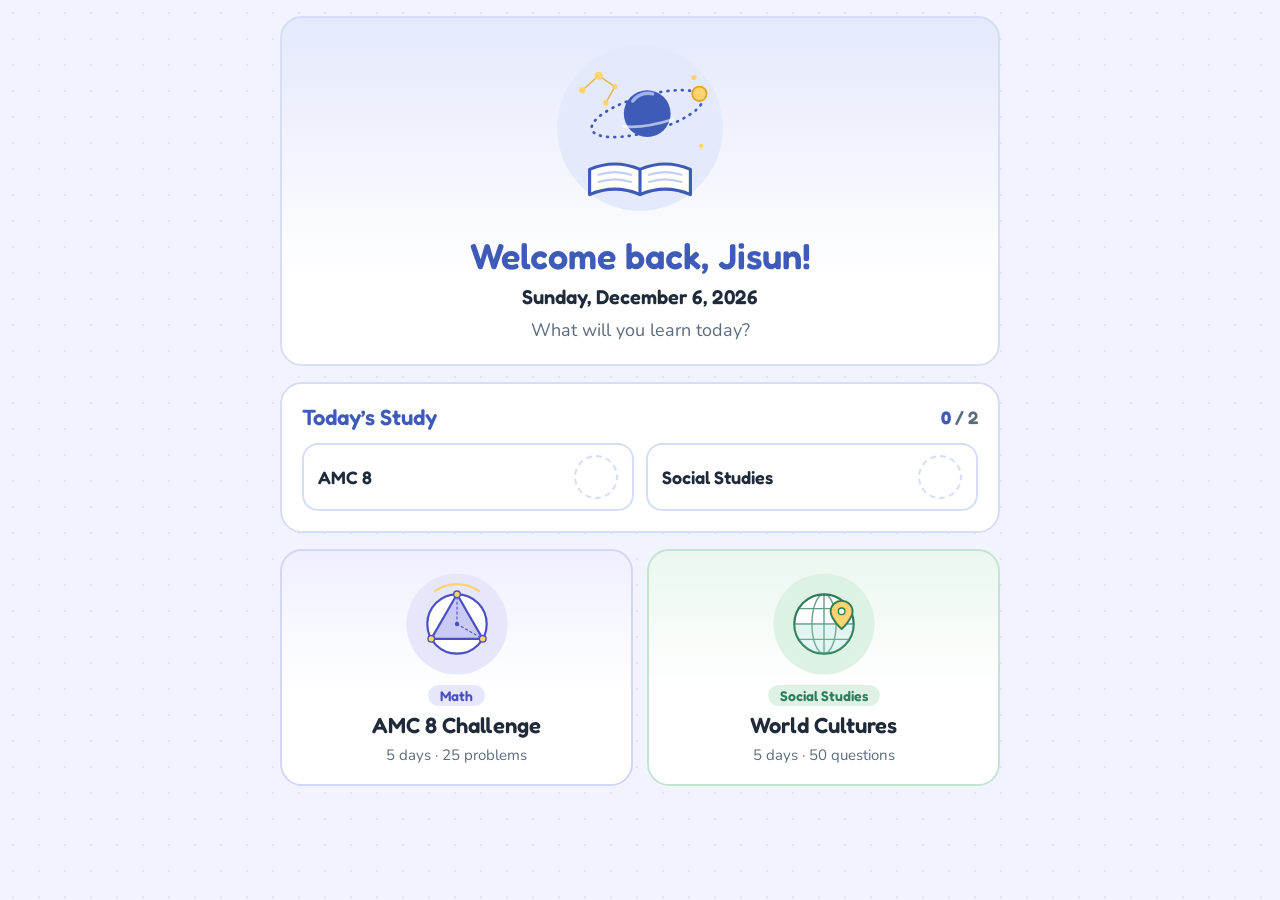
==== index.html @ 68c9e264 "Jisun's Study Hub: AMC 8 + World Cultures quizzes" ====
<!doctype html>
<html lang="en">
<head>
<meta charset="utf-8">
<meta name="viewport" content="width=device-width, initial-scale=1, viewport-fit=cover">
<title>Jisun's Study Hub</title>
<link rel="preconnect" href="https://fonts.googleapis.com">
<link href="https://fonts.googleapis.com/css2?family=Fredoka:wght@500;600;700&family=Nunito:wght@400;700&display=swap" rel="stylesheet">
<link rel="stylesheet" href="style.css">
<style>
:root { --bg: #F1F4FF; --line: #D6DDF5; --accent: #3E5BB8; --soft: #E4E9FB; }
body { background-image: radial-gradient(#DCE3FA 1.5px, transparent 1.5px); background-size: 26px 26px; }
.hero { background: linear-gradient(180deg, #E4E9FB 0%, #FFFFFF 75%); }
.hero h1 { font-size: 36px; color: var(--accent); }
.date { font: 600 20px var(--display); margin: 0; }
.today { display: flex; flex-direction: column; gap: 12px; }
.today-h { display: flex; justify-content: space-between; align-items: center; font-size: 22px; color: var(--accent); }
.today-n { font: 600 18px var(--display); color: var(--muted); } .today-n b { color: var(--accent); }
.chips { display: grid; grid-template-columns: 1fr 1fr; gap: 12px; }
.chip { display: flex; align-items: center; justify-content: space-between; gap: 10px; border: 2px solid var(--line); border-radius: 16px; padding: 10px 14px; text-decoration: none; color: var(--ink); background: #FFFFFF; }
.chip .c-name { font: 600 18px var(--display); }
.sticker { width: 44px; height: 44px; border-radius: 50%; border: 2px dashed var(--line); flex-shrink: 0; display: grid; place-items: center; }
.sticker.on { border: 0; transform: rotate(-10deg); animation: stick .5s ease-out; }
.sticker svg { width: 100%; height: 100%; }
@keyframes stick { 0% { transform: scale(0) rotate(-40deg); } 70% { transform: scale(1.25) rotate(-6deg); } 100% { transform: scale(1) rotate(-10deg); } }
.chip.done { border-color: #F2D27A; background: #FFF8E1; }
.today.all { border-color: var(--sun); box-shadow: 0 0 0 4px #FFF3C4; }
.today.all .today-h { cursor: pointer; }
.subjects { display: grid; grid-template-columns: 1fr 1fr; gap: 14px; }
.subject { display: flex; flex-direction: column; align-items: center; text-align: center; gap: 6px; text-decoration: none; color: var(--ink); border-radius: 22px; padding: 18px 14px; border: 2px solid var(--line); background: #FFFFFF; }
.subject svg { width: 110px; height: auto; }
.subject .name { font: 600 22px var(--display); }
.subject .tag2 { font: 600 14px var(--display); border-radius: 99px; padding: 2px 12px; }
.subject .prog { font-size: 15px; color: var(--muted); margin: 0; }
.subject.amc { border-color: #D3D6F5; background: linear-gradient(180deg, #EEF0FF, #FFFFFF 60%); } .amc .tag2 { background: #E6E7FB; color: #4B4FC4; }
.subject.ss { border-color: #C4E4D1; background: linear-gradient(180deg, #EAF7EF, #FFFFFF 60%); } .ss .tag2 { background: #DDF1E5; color: #2D7D5A; }
.subject:focus-visible, .chip:focus-visible { outline: 3px solid var(--sun); outline-offset: 2px; }
@media (max-width: 560px), (orientation: portrait) {
  .hero h1 { font-size: clamp(28px, 8.5vw, 60px); }
  .date { font-size: clamp(17px, 4.8vw, 34px); }
  .today-h { font-size: clamp(20px, 5.8vw, 40px); }
  .today-n { font-size: clamp(16px, 4.6vw, 32px); }
  .chips, .subjects { gap: 3vw; }
  .chip { border-radius: 4vw; padding: 2.6vw 3.6vw; }
  .chip .c-name { font-size: clamp(16px, 4.6vw, 32px); }
  .sticker { width: 11vw; height: 11vw; }
  .subject { border-radius: 5vw; padding: 4vw 3vw; }
  .subject svg { width: 26vw; }
  .subject .name { font-size: clamp(19px, 5.4vw, 38px); }
  .subject .tag2 { font-size: clamp(13px, 3.6vw, 24px); }
  .subject .prog { font-size: clamp(14px, 3.8vw, 26px); }
}
@media (prefers-reduced-motion: reduce) { .sticker.on { animation: none; } }
</style>
</head>
<body>
<div class="wrap">
  <section class="card hero">
    <div class="art">
      <svg viewBox="0 0 200 200" role="img" aria-label="A planet with an orbit above an open book">
        <circle cx="100" cy="100" r="92" fill="#E4E9FB"/>
        <g fill="none" stroke="#E0A526" stroke-width="1.5" stroke-linejoin="round" opacity=".8"><path d="M36 58 L54 42 L72 54 L62 72"/></g>
        <g fill="#FFD36E"><circle cx="36" cy="58" r="3.5"/><circle cx="54" cy="42" r="4.5"/><circle cx="72" cy="54" r="3"/><circle cx="62" cy="72" r="3"/><circle cx="160" cy="44" r="3"/><circle cx="168" cy="120" r="2.5"/></g>
        <ellipse cx="108" cy="84" rx="64" ry="20" transform="rotate(-16 108 84)" fill="none" stroke="#3E5BB8" stroke-width="3" stroke-dasharray="1 7" stroke-linecap="round"/>
        <circle cx="108" cy="84" r="26" fill="#3E5BB8"/>
        <path d="M92 70 a22 22 0 0 1 22 -8" fill="none" stroke="#9FB4EE" stroke-width="4" stroke-linecap="round"/>
        <path d="M80 98 a64 20 -16 0 0 58 -8" fill="none" stroke="#FFFFFF" stroke-width="3" opacity=".6"/>
        <circle cx="166" cy="62" r="8" fill="#FFD36E" stroke="#E0A526" stroke-width="2"/>
        <path d="M44 146 q28 -12 56 0 v28 q-28 -12 -56 0z M156 146 q-28 -12 -56 0 v28 q28 -12 56 0z" fill="#FFFFFF" stroke="#3E5BB8" stroke-width="3.5" stroke-linejoin="round"/>
        <path d="M54 152 q18 -6 36 0 M54 160 q18 -6 36 0 M110 152 q18 -6 36 0 M110 160 q18 -6 36 0" fill="none" stroke="#C3CEF2" stroke-width="2.5" stroke-linecap="round"/>
      </svg>
    </div>
    <h1 id="hello">Welcome back!</h1>
    <p class="date" id="date"></p>
    <p class="lead">What will you learn today?</p>
  </section>

  <section class="card today" aria-label="Today's study">
    <h2 class="today-h">Today’s Study <span class="today-n" id="todayN"></span></h2>
    <div class="chips" id="chips"></div>
  </section>

  <section class="subjects" aria-label="Subjects">
    <a class="subject amc" href="amc8.html">
      <svg viewBox="0 0 200 200" aria-hidden="true">
  <circle cx="100" cy="100" r="92" fill="#E6E7FB"/>
  <circle cx="100" cy="100" r="54" fill="#FFFFFF" stroke="#4B4FC4" stroke-width="4"/>
  <path d="M100 46 L146.8 127 L53.2 127 Z" fill="#C9CBF5" stroke="#4B4FC4" stroke-width="4" stroke-linejoin="round"/>
  <path d="M100 100 L100 46 M100 100 L146.8 127" stroke="#4B4FC4" stroke-width="2" stroke-dasharray="4 5" stroke-linecap="round"/>
  <path d="M60 40 a70 70 0 0 1 80 0" fill="none" stroke="#FFD36E" stroke-width="4" stroke-linecap="round"/>
  <g fill="#FFD36E" stroke="#4B4FC4" stroke-width="2.5"><circle cx="100" cy="46" r="6"/><circle cx="146.8" cy="127" r="6"/><circle cx="53.2" cy="127" r="6"/></g>
  <circle cx="100" cy="100" r="4" fill="#4B4FC4"/>
</svg>
      <span class="tag2">Math</span>
      <span class="name">AMC 8 Challenge</span>
      <p class="prog" id="p-amc">5 days · 25 problems</p>
    </a>
    <a class="subject ss" href="world_cultures.html">
      <svg viewBox="0 0 200 200" aria-hidden="true">
  <circle cx="100" cy="100" r="92" fill="#DDF1E5"/>
  <circle cx="100" cy="100" r="54" fill="#FFFFFF" stroke="#2D7D5A" stroke-width="4"/>
  <g fill="none" stroke="#2D7D5A" stroke-width="2.5" opacity=".75">
    <ellipse cx="100" cy="100" rx="22" ry="54"/><path d="M100 46 v108 M46 100 h108 M54 72 h92 M54 128 h92"/></g>
  <path d="M100 100 m-54 0 a54 54 0 0 0 108 0" fill="#8FD6C4" opacity=".25"/>
  <path d="M132 58 c-12 0 -20 9 -20 19 c0 14 20 32 20 32 s20 -18 20 -32 c0 -10 -8 -19 -20 -19z" fill="#FFD36E" stroke="#2D7D5A" stroke-width="3.5" stroke-linejoin="round"/>
  <circle cx="132" cy="77" r="6" fill="#FFFFFF" stroke="#2D7D5A" stroke-width="2.5"/>
</svg>
      <span class="tag2">Social Studies</span>
      <span class="name">World Cultures</span>
      <p class="prog" id="p-ss">5 days · 50 questions</p>
    </a>
  </section>
</div>

<script>
const NAME = "Jisun";   // the student's name ("" = no name)
(function () {
  if (NAME) document.getElementById("hello").textContent = `Welcome back, ${NAME}!`;
  const now = new Date();
  document.getElementById("date").textContent = now.toLocaleDateString("en-US", {weekday: "long", month: "long", day: "numeric", year: "numeric"});

  // Progress on each subject card
  const show = (key, id, per) => {
    try {
      const s = JSON.parse(localStorage.getItem(key)); if (!s || !s.days) return;
      const done = s.days.filter(d => d.done).length;
      if (done === s.days.length) document.getElementById(id).textContent = "All 5 days done! 🏆";
      else if (done) document.getElementById(id).textContent = `${done} of 5 days done`;
    } catch (e) {}
  };
  show("amc8-quiz-days-v1", "p-amc");
  show("world-cultures-quiz-days-v1", "p-ss");

  // Today's Study: a star sticker for each subject finished today
  const SUBJ = [["amc", "AMC 8", "amc8.html"], ["ss", "Social Studies", "world_cultures.html"]];
  const STAR = '<svg viewBox="0 0 40 40" aria-hidden="true"><path d="M20 3 L25 14.5 L37.5 15.5 L28 24 L31 36.5 L20 30 L9 36.5 L12 24 L2.5 15.5 L15 14.5z" fill="#FFD36E" stroke="#E0A526" stroke-width="2" stroke-linejoin="round"/><path d="M14 16 l4 -1" stroke="#FFFFFF" stroke-width="2.5" stroke-linecap="round"/></svg>';
  const key = "us-study-today-v1", day = now.getFullYear() + "-" + (now.getMonth() + 1) + "-" + now.getDate();
  let s = {};
  try { s = JSON.parse(localStorage.getItem(key)) || {}; } catch (e) {}
  const done = s.date === day && s.done ? s.done : {};
  let cnt = 0;
  document.getElementById("chips").innerHTML = SUBJ.map(([id, name, href]) => {
    const d = done[id] && done[id].length; if (d) cnt++;
    return `<a class="chip${d ? " done" : ""}" href="${href}"><span class="c-name">${name}</span><span class="sticker${d ? " on" : ""}" role="img" aria-label="${d ? "done" : "not yet"}">${d ? STAR : ""}</span></a>`;
  }).join("");
  document.getElementById("todayN").innerHTML = `<b>${cnt}</b> / ${SUBJ.length}`;

  if (cnt !== SUBJ.length) return;
  // Everything done today: stars and hearts burst like fireworks, with a cheer
  const box = document.querySelector(".today"); box.classList.add("all");
  const party = () => {
    const reduce = window.matchMedia && matchMedia("(prefers-reduced-motion: reduce)").matches;
    const layer = document.createElement("div"); layer.className = "party"; document.body.appendChild(layer);
    const CHEERS = [[NAME ? `${NAME}, you rock!` : "You rock!", "All done for today!"], ["Awesome work!", "Every subject finished!"], [NAME ? `Way to go, ${NAME}!` : "Way to go!", "You crushed it today!"], ["Superstar!", "See you tomorrow!"]];
    const [c1, c2] = CHEERS[Math.floor(Math.random() * CHEERS.length)];
    const cheer = document.createElement("div"); cheer.className = "cheer"; cheer.setAttribute("role", "status");
    cheer.innerHTML = `<b>${c1}</b><span>${c2}</span>`; layer.appendChild(cheer);
    cheer.animate(reduce ? [{opacity: 0}, {opacity: 1, offset: 0.1}, {opacity: 1, offset: 0.85}, {opacity: 0}] : [
      {transform: "translate(-50%, -50%) scale(0.3)", opacity: 0},
      {transform: "translate(-50%, -50%) scale(1.15)", opacity: 1, offset: 0.12},
      {transform: "translate(-50%, -50%) scale(1)", opacity: 1, offset: 0.2},
      {transform: "translate(-50%, -50%) scale(1.04)", opacity: 1, offset: 0.55},
      {transform: "translate(-50%, -50%) scale(1)", opacity: 1, offset: 0.85},
      {transform: "translate(-50%, -60%) scale(0.95)", opacity: 0}
    ], {duration: 3800, easing: "ease-out", fill: "both"});
    const COLORS = ["#3E5BB8", "#7FB3E8", "#FFD36E", "#F48BAE", "#8FD6C4", "#C7B6F2"];
    const HEART_P = "M20 35 C8 26 3 19 3 12.5 C3 7.5 7 4 11.5 4 C15 4 18 6 20 9 C22 6 25 4 28.5 4 C33 4 37 7.5 37 12.5 C37 19 32 26 20 35z";
    const STAR_P = "M20 2 L25 14 L38 15 L28 24 L31 37 L20 30 L9 37 L12 24 L2 15 L15 14z";
    const W = innerWidth, H = innerHeight, bursts = reduce ? 1 : 4, per = reduce ? 14 : 26;
    for (let b = 0; b < bursts; b++) {
      const ox = W * (0.2 + 0.6 * ((b * 0.37 + 0.5) % 1)), oy = H * (0.25 + 0.2 * (b % 2));
      for (let i = 0; i < per; i++) {
        const el = document.createElementNS("http://www.w3.org/2000/svg", "svg");
        const size = 20 + Math.random() * 26, color = COLORS[(i + b) % COLORS.length];
        el.setAttribute("viewBox", "0 0 40 40"); el.setAttribute("width", size); el.setAttribute("height", size);
        el.innerHTML = `<path d="${i % 3 ? STAR_P : HEART_P}" fill="${color}" stroke="#FFFFFF" stroke-width="2" stroke-linejoin="round"/>`;
        el.style.left = ox + "px"; el.style.top = oy + "px";
        layer.appendChild(el);
        const ang = Math.random() * Math.PI * 2, dist = (reduce ? 60 : 110) + Math.random() * Math.min(W, H) * 0.35;
        const dx = Math.cos(ang) * dist, dy = Math.sin(ang) * dist, rot = (Math.random() - 0.5) * 540;
        el.animate([
          {transform: "translate(-50%, -50%) scale(0) rotate(0deg)", opacity: 1},
          {transform: `translate(calc(-50% + ${dx}px), calc(-50% + ${dy}px)) scale(1.1) rotate(${rot * 0.6}deg)`, opacity: 1, offset: 0.45},
          {transform: `translate(calc(-50% + ${dx * 1.1}px), calc(-50% + ${dy + 160}px)) scale(0.8) rotate(${rot}deg)`, opacity: 0}
        ], {duration: 1700 + Math.random() * 900, delay: b * 380, easing: "cubic-bezier(.15,.75,.35,1)", fill: "both"});
      }
    }
    setTimeout(() => layer.remove(), Math.max(bursts * 380 + 2800, 4000));
  };
  document.querySelector(".today-h").addEventListener("click", party);
  try { if (!s.party) { s.party = true; localStorage.setItem(key, JSON.stringify(s)); setTimeout(party, 400); } } catch (e) { setTimeout(party, 400); }
})();
</script>
</body>
</html>
---- style.css ----
/* Study Hub — shared styles (index + quizzes) */
:root {
  --bg: #EEF6FB; --card: #FFFFFF; --line: #CFE0EE; --ink: #1F2A3A; --muted: #5E6B7D;
  --accent: #2F6FB3; --accent-ink: #FFFFFF; --soft: #E3EEFA; --sun: #FFD36E;
  --good: #2E8B57; --good-soft: #E3F4EA; --bad: #C0504D; --bad-soft: #FBE7E6;
  --display: "Fredoka", "Nunito", "Arial Rounded MT Bold", "Helvetica Neue", Arial, sans-serif;
  --body: "Nunito", "Helvetica Neue", Arial, sans-serif;
}
* { box-sizing: border-box; }
html { -webkit-text-size-adjust: 100%; }
body {
  margin: 0; min-height: 100vh; background: var(--bg); color: var(--ink);
  font-family: var(--body); font-size: 18px; line-height: 1.5;
  padding: calc(16px + env(safe-area-inset-top, 0px)) 16px calc(32px + env(safe-area-inset-bottom, 0px));
}
.wrap { max-width: 720px; margin: 0 auto; display: flex; flex-direction: column; gap: 16px; }
h1, h2, h3 { font-family: var(--display); font-weight: 600; margin: 0; line-height: 1.2; text-wrap: balance; }
h2 { font-size: 32px; color: var(--accent); }
.lead { margin: 0; color: var(--muted); }
.card { background: var(--card); border: 2px solid var(--line); border-radius: 22px; padding: 20px; }
.hero { display: flex; flex-direction: column; align-items: center; text-align: center; gap: 8px; }
.hero .art svg { width: 180px; height: auto; }
.center .art svg { width: 130px; height: auto; display: block; }
.link { background: none; border: 0; color: var(--muted); font: 600 17px var(--display); cursor: pointer; padding: 4px 0; text-decoration: none; align-self: flex-start; }
.link:hover { color: var(--accent); }
.btn {
  font: 600 19px var(--display); border: 0; border-radius: 14px; padding: 12px 22px; cursor: pointer;
  background: var(--accent); color: var(--accent-ink); min-height: 48px;
}
.btn.soft { background: var(--soft); color: var(--accent); }
.btn:focus-visible, .choice:focus-visible, .day:focus-visible { outline: 3px solid var(--sun); outline-offset: 2px; }
.btns { display: flex; gap: 10px; flex-wrap: wrap; justify-content: center; }
.note { color: var(--muted); font-size: 15px; margin: 0; }

/* Day cards: 3 on the first row, 2 on the second */
.days { display: grid; grid-template-columns: repeat(6, 1fr); gap: 12px; }
.day {
  grid-column: span 2; min-height: 96px; border: 2px solid var(--line); border-radius: 18px; background: var(--card);
  color: var(--ink); cursor: pointer; display: flex; flex-direction: column; align-items: center; justify-content: center; gap: 2px; padding: 10px 6px;
  font-family: var(--display);
}
.day:nth-child(4) { grid-column: 2 / span 2; }
.day:nth-child(5) { grid-column: 4 / span 2; }
.day .d { font-size: 22px; font-weight: 600; color: var(--accent); }
.day .s { font-size: 14px; color: var(--muted); font-family: var(--body); }
.day.next { border-color: var(--accent); box-shadow: 0 0 0 3px var(--soft); }
.day.done { background: var(--good-soft); border-color: #A9D8BC; }
.day.done .d { color: var(--good); }

/* Question */
.qtop { display: flex; justify-content: space-between; align-items: center; }
.count { font: 600 17px var(--display); color: var(--muted); font-variant-numeric: tabular-nums; }
.bar { height: 10px; background: var(--card); border: 1px solid var(--line); border-radius: 99px; overflow: hidden; }
.bar > i { display: block; height: 100%; background: var(--accent); border-radius: 99px; transition: width .3s; }
.tag { display: inline-block; font: 600 14px var(--display); background: var(--soft); color: var(--accent); border-radius: 99px; padding: 3px 12px; letter-spacing: .02em; }
.stem { font-size: 20px; margin: 12px 0 4px; }
.stem p { margin: 0 0 8px; }
.stem svg { display: block; margin: 8px auto; max-width: 220px; width: 60%; height: auto; }
.choices { display: grid; gap: 10px; margin-top: 12px; }
.choice {
  display: flex; align-items: center; gap: 12px; text-align: left; width: 100%;
  border: 2px solid var(--line); border-radius: 14px; background: var(--card); color: var(--ink);
  font: 18px var(--body); padding: 10px 14px; cursor: pointer; min-height: 52px;
}
.choice .L { flex-shrink: 0; width: 34px; height: 34px; border-radius: 50%; display: grid; place-items: center; background: var(--soft); color: var(--accent); font: 600 17px var(--display); }
.choice:hover:not(:disabled) { border-color: var(--accent); }
.choice.wrong { background: var(--bad-soft); border-color: #EDB4B2; color: var(--muted); }
.choice.wrong .L { background: #F5CFCD; color: var(--bad); }
.choice.right { background: var(--good-soft); border-color: var(--good); }
.choice.right .L { background: var(--good); color: #FFFFFF; }
.choice:disabled { cursor: default; }
.sol { margin-top: 14px; background: var(--soft); border-radius: 14px; padding: 12px 16px; }
.sol b { font-family: var(--display); color: var(--accent); }

/* Summary / celebration */
.center { text-align: center; align-items: center; display: flex; flex-direction: column; gap: 10px; }
.big { font: 700 52px var(--display); color: var(--accent); line-height: 1.1; font-variant-numeric: tabular-nums; }
.review { width: 100%; text-align: left; display: flex; flex-direction: column; gap: 8px; }
.review details { border: 2px solid var(--line); border-radius: 14px; padding: 10px 14px; background: var(--card); }
.review summary { cursor: pointer; font: 600 17px var(--display); color: var(--ink); }
.review .ans { color: var(--good); font-weight: 700; }
.celebrate { background: #FFF8E1; border-color: var(--sun); }
.trophy { width: 150px; height: auto; }

/* Feedback popup: pastel pink, centered */
.pop-bg {
  position: fixed; inset: 0; z-index: 30; background: rgba(31, 42, 58, .25);
  display: flex; align-items: center; justify-content: center; padding: 16px;
}
.pop {
  width: 100%; max-width: 520px; max-height: 92vh; overflow-y: auto; background: #FFF1F5; border: 3px solid #F9CFDC; border-radius: 24px;
  padding: 18px 20px 20px; text-align: center; box-shadow: 0 8px 30px rgba(214, 140, 166, .3); animation: rise .25s ease-out;
}
.pop .pop-art svg { width: 110px; height: auto; }
.pop strong { display: block; font: 600 28px var(--display); color: #B8577A; margin: 4px 0; }
.pop p { margin: 0 0 12px; }
.pop .why { text-align: left; background: #FFFFFF; border-radius: 14px; padding: 10px 14px; font-size: 16px; }
.pop .btn { background: #E7799D; width: 100%; }
.pop .btn.soft { background: #FFFFFF; color: #B8577A; border: 2px solid #F9CFDC; margin-top: 8px; }
@keyframes rise { from { transform: translateY(16px) scale(.97); opacity: 0; } to { transform: none; opacity: 1; } }

/* Fireworks layer (index + celebration) */
.party { position: fixed; inset: 0; pointer-events: none; z-index: 50; overflow: hidden; }
.party svg { position: absolute; filter: drop-shadow(0 2px 3px rgba(60, 80, 120, .25)); }
.cheer { position: absolute; left: 50%; top: 40%; transform: translate(-50%, -50%); z-index: 2; width: max-content; max-width: 92vw; text-align: center; font-family: var(--display); line-height: 1.15; }
.cheer b { display: block; font-weight: 700; font-size: 56px; color: var(--accent); -webkit-text-stroke: 2px #FFFFFF; paint-order: stroke fill; text-shadow: 0 4px 0 #FFFFFF, 0 6px 16px rgba(47, 111, 179, .35); white-space: nowrap; }
.cheer span { display: inline-block; margin-top: 10px; font-size: 24px; font-weight: 600; color: #8A5BC9; background: rgba(255, 255, 255, .94); border: 3px solid #E9DDFB; border-radius: 99px; padding: 6px 20px; }

@media (max-width: 560px), (orientation: portrait) {
  body { font-size: clamp(17px, 4.6vw, 30px); padding-left: 4vw; padding-right: 4vw; }
  .wrap { gap: 3.5vw; }
  h2 { font-size: clamp(26px, 8vw, 54px); }
  .card { padding: 4.5vw; border-radius: 5vw; }
  .hero .art svg { width: 42vw; }
  .center .art svg { width: 32vw; }
  .link { font-size: clamp(16px, 4.4vw, 30px); }
  .btn { font-size: clamp(18px, 5vw, 34px); min-height: 13vw; border-radius: 3.5vw; }
  .days { gap: 3vw; }
  .day { min-height: 24vw; border-radius: 4.5vw; }
  .day .d { font-size: clamp(20px, 5.8vw, 40px); }
  .day .s { font-size: clamp(13px, 3.6vw, 26px); }
  .count { font-size: clamp(15px, 4.2vw, 28px); }
  .tag { font-size: clamp(13px, 3.6vw, 24px); }
  .stem { font-size: clamp(18px, 5vw, 34px); }
  .stem svg { width: 62vw; max-width: none; }
  .choice { font-size: clamp(17px, 4.7vw, 32px); min-height: 14vw; padding: 2.6vw 3.6vw; border-radius: 3.6vw; gap: 3vw; }
  .choice .L { width: 9vw; height: 9vw; font-size: clamp(15px, 4.4vw, 30px); }
  .note { font-size: clamp(14px, 3.8vw, 26px); }
  .big { font-size: clamp(40px, 13vw, 90px); }
  .pop { border-radius: 6vw; padding: 4.5vw 5vw 5vw; }
  .pop .pop-art svg { width: 30vw; }
  .pop strong { font-size: clamp(24px, 7vw, 50px); }
  .pop .why { font-size: clamp(15px, 4.2vw, 28px); }
  .cheer b { font-size: clamp(36px, 11vw, 90px); }
  .cheer span { font-size: clamp(18px, 5vw, 40px); padding: 1.5vw 5vw; }
}
@media (prefers-reduced-motion: reduce) { .bar > i { transition: none; } .pop { animation: none; } }
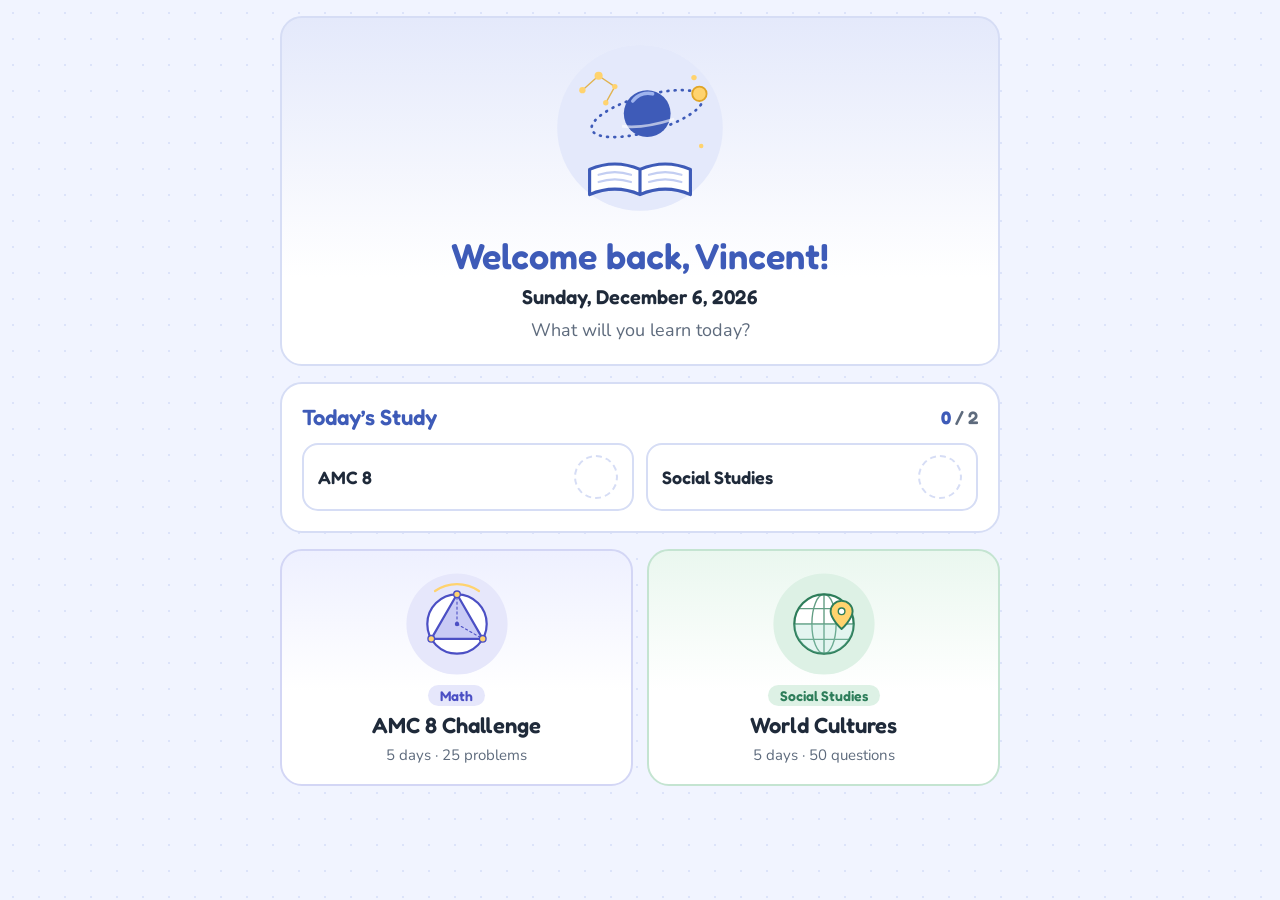
==== commit e78cbc99: "Change student name to Vincent" ====
--- a/index.html
+++ b/index.html
@@ -3,7 +3,7 @@
 <head>
 <meta charset="utf-8">
 <meta name="viewport" content="width=device-width, initial-scale=1, viewport-fit=cover">
-<title>Jisun's Study Hub</title>
+<title>Vincent's Study Hub</title>
 <link rel="preconnect" href="https://fonts.googleapis.com">
 <link href="https://fonts.googleapis.com/css2?family=Fredoka:wght@500;600;700&family=Nunito:wght@400;700&display=swap" rel="stylesheet">
 <link rel="stylesheet" href="style.css">
@@ -113,7 +113,7 @@
 </div>
 
 <script>
-const NAME = "Jisun";   // the student's name ("" = no name)
+const NAME = "Vincent";   // the student's name ("" = no name)
 (function () {
   if (NAME) document.getElementById("hello").textContent = `Welcome back, ${NAME}!`;
   const now = new Date();
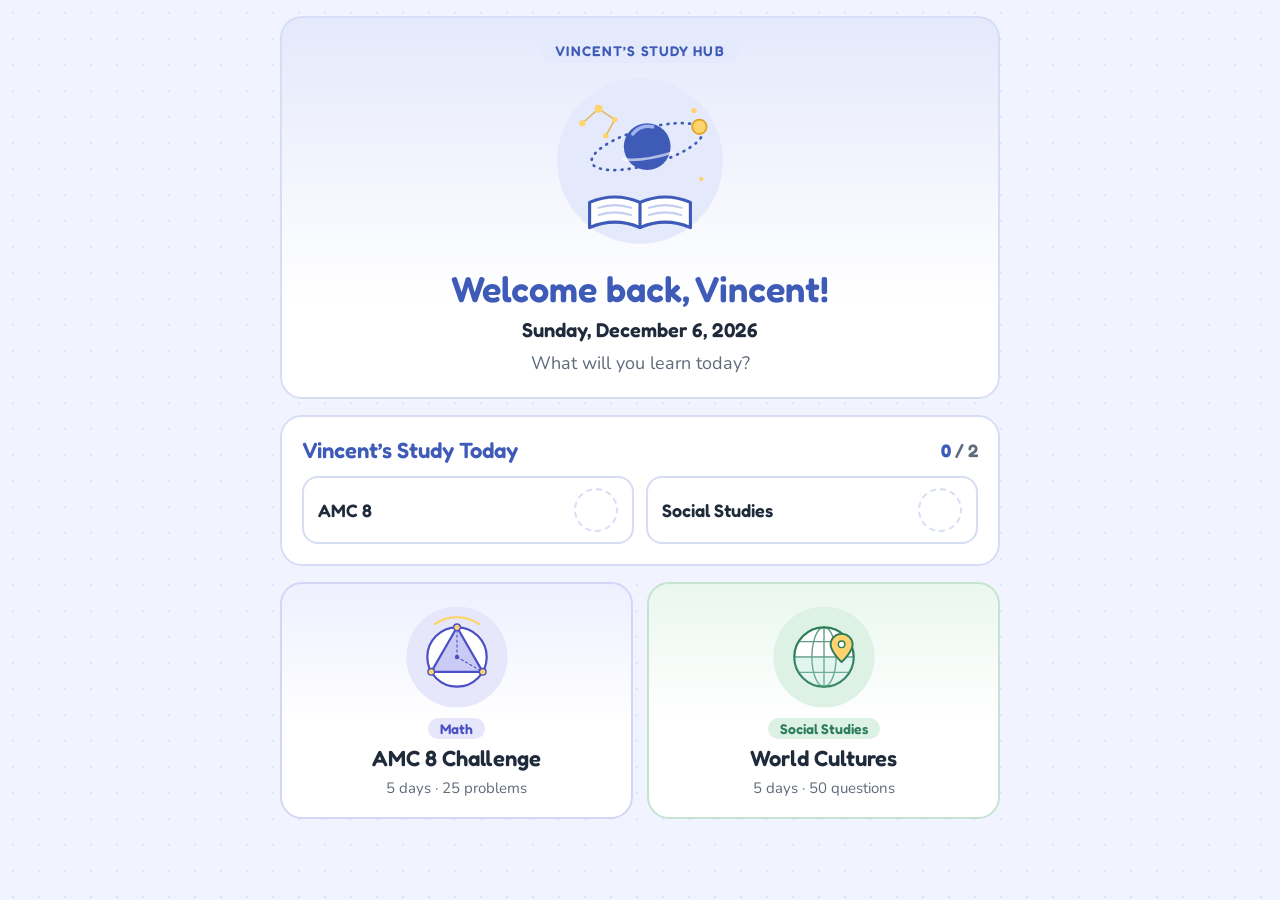
==== commit 66f211a4: "Show Vincent's name on every screen" ====
--- a/index.html
+++ b/index.html
@@ -56,6 +56,7 @@
 <body>
 <div class="wrap">
   <section class="card hero">
+    <p class="eyebrow" id="hub">My Study Hub</p>
     <div class="art">
       <svg viewBox="0 0 200 200" role="img" aria-label="A planet with an orbit above an open book">
         <circle cx="100" cy="100" r="92" fill="#E4E9FB"/>
@@ -76,7 +77,7 @@
   </section>
 
   <section class="card today" aria-label="Today's study">
-    <h2 class="today-h">Today’s Study <span class="today-n" id="todayN"></span></h2>
+    <h2 class="today-h"><span id="todayH">Today’s Study</span> <span class="today-n" id="todayN"></span></h2>
     <div class="chips" id="chips"></div>
   </section>
 
@@ -115,7 +116,11 @@
 <script>
 const NAME = "Vincent";   // the student's name ("" = no name)
 (function () {
-  if (NAME) document.getElementById("hello").textContent = `Welcome back, ${NAME}!`;
+  if (NAME) {
+    document.getElementById("hello").textContent = `Welcome back, ${NAME}!`;
+    document.getElementById("hub").textContent = `${NAME}’s Study Hub`;
+    document.getElementById("todayH").textContent = `${NAME}’s Study Today`;
+  }
   const now = new Date();
   document.getElementById("date").textContent = now.toLocaleDateString("en-US", {weekday: "long", month: "long", day: "numeric", year: "numeric"});
 
--- a/style.css
+++ b/style.css
@@ -17,6 +17,7 @@
 h1, h2, h3 { font-family: var(--display); font-weight: 600; margin: 0; line-height: 1.2; text-wrap: balance; }
 h2 { font-size: 32px; color: var(--accent); }
 .lead { margin: 0; color: var(--muted); }
+.eyebrow { margin: 0; font: 600 14px var(--display); letter-spacing: .08em; text-transform: uppercase; color: var(--accent); background: var(--soft); border-radius: 99px; padding: 4px 14px; }
 .card { background: var(--card); border: 2px solid var(--line); border-radius: 22px; padding: 20px; }
 .hero { display: flex; flex-direction: column; align-items: center; text-align: center; gap: 8px; }
 .hero .art svg { width: 180px; height: auto; }
@@ -110,6 +111,7 @@
   body { font-size: clamp(17px, 4.6vw, 30px); padding-left: 4vw; padding-right: 4vw; }
   .wrap { gap: 3.5vw; }
   h2 { font-size: clamp(26px, 8vw, 54px); }
+  .eyebrow { font-size: clamp(12px, 3.4vw, 22px); padding: 1vw 3.6vw; }
   .card { padding: 4.5vw; border-radius: 5vw; }
   .hero .art svg { width: 42vw; }
   .center .art svg { width: 32vw; }
